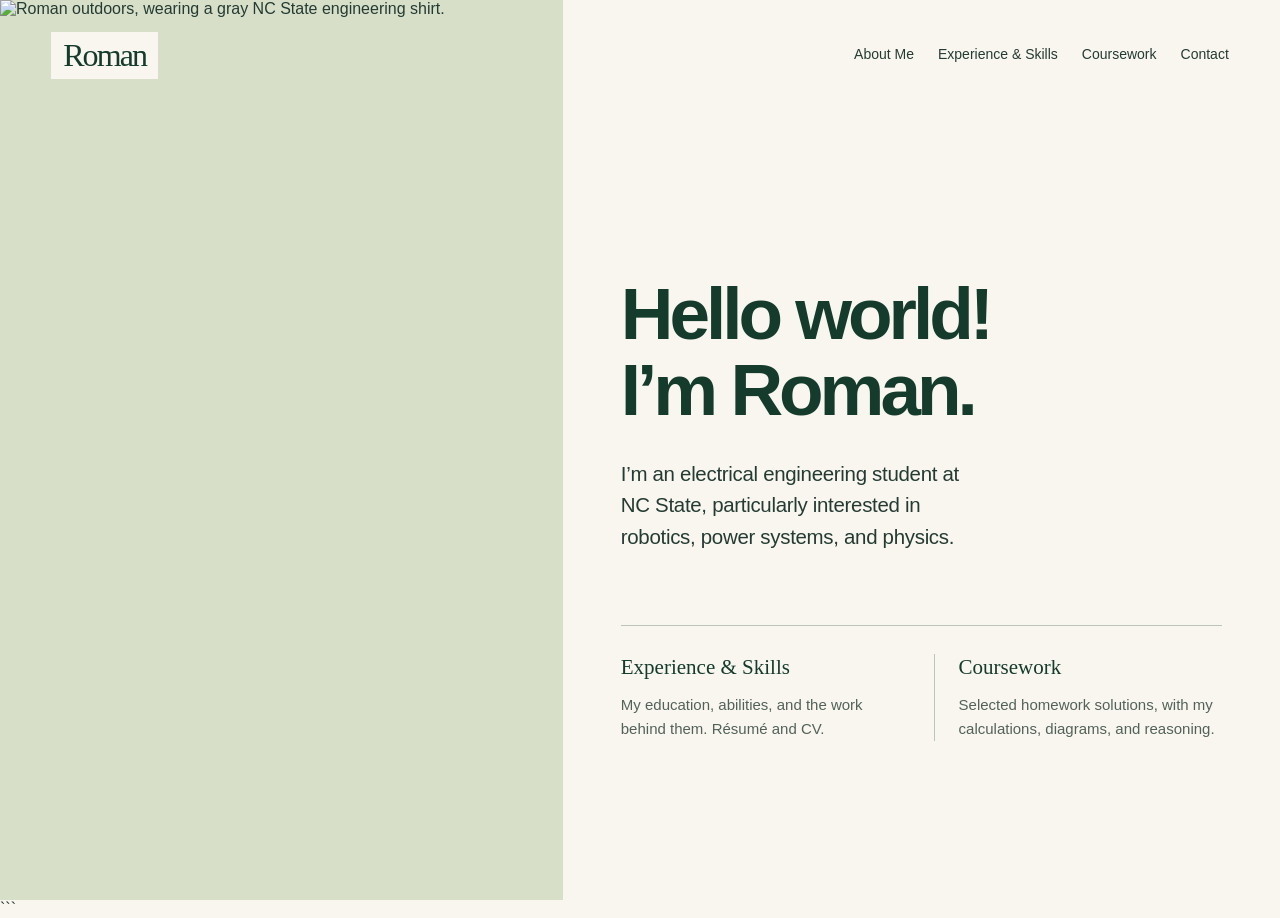
==== index.html @ 0b9361cd "Add initial HTML structure for personal webpage roman homepage v1" ====
<!doctype html>
<html lang="en">
<head>
  <meta charset="utf-8">
  <meta name="viewport" content="width=device-width, initial-scale=1">
  <meta name="theme-color" content="#f8f6ef">
  <meta name="description"
    content="Roman is an electrical engineering student at NC State, particularly interested in robotics, power systems, and physics.">
  <title>Roman — Electrical Engineering Student</title>
  <style>
    :root {
      color-scheme: light;
      --cream: #f8f6ef;
      --sage: #d7dfc9;
      --green: #153b2c;
      --ink: #243b33;
      --muted: #536259;
      --rule: #bcc6b8;
    }

    * { box-sizing: border-box; }

    body {
      margin: 0;
      background: var(--cream);
      color: var(--ink);
      font-family: "Helvetica Neue", Helvetica, Arial, sans-serif;
      -webkit-font-smoothing: antialiased;
    }

    a { color: inherit; text-underline-offset: .25em; }

    a:focus-visible {
      outline: 3px solid var(--green);
      outline-offset: 6px;
      border-radius: 2px;
    }

    .skip {
      position: fixed;
      top: 12px;
      left: 12px;
      z-index: 10;
      padding: 12px 18px;
      background: var(--cream);
      transform: translateY(-180%);
    }

    .skip:focus { transform: none; }

    .page {
      position: relative;
      display: grid;
      grid-template-columns: 44% 56%;
      grid-template-rows: auto 1fr;
      min-height: 100svh;
      max-width: 1800px;
      margin-inline: auto;
    }

    .header {
      z-index: 2;
      grid-column: 1 / -1;
      grid-row: 1;
      display: grid;
      grid-template-columns: 44% 56%;
      align-items: start;
      padding-block: 32px;
    }

    .brand {
      justify-self: start;
      margin-left: clamp(24px, 4vw, 64px);
      padding: 6px 12px;
      background: var(--cream);
      color: var(--green);
      text-decoration: none;
      font: 32px/1.1 Georgia, "Times New Roman", serif;
      letter-spacing: -.06em;
    }

    .nav {
      display: flex;
      flex-wrap: wrap;
      justify-content: flex-end;
      align-items: center;
      gap: 8px 24px;
      padding-inline: clamp(24px, 4vw, 64px);
    }

    .nav a {
      display: inline-flex;
      align-items: center;
      min-height: 44px;
      font-size: 14px;
      text-decoration: none;
    }

    .nav a:hover { text-decoration: underline; }

    .portrait {
      grid-column: 1;
      grid-row: 1 / 3;
      position: relative;
      min-height: 640px;
      overflow: hidden;
      background: var(--sage);
    }

    .portrait img {
      display: block;
      width: 100%;
      height: 100%;
      position: absolute;
      inset: 0;
      object-fit: cover;
      object-position: 50% 38%;
    }

    .intro {
      grid-column: 2;
      grid-row: 2;
      display: flex;
      flex-direction: column;
      justify-content: center;
      padding: 70px clamp(32px, 4.5vw, 76px) 64px;
    }

    h1 {
      margin: 0 0 30px;
      color: var(--green);
      font-size: clamp(52px, 5.7vw, 88px);
      font-weight: 700;
      letter-spacing: -.055em;
      line-height: 1.04;
    }

    h1 span { display: block; }

    .summary {
      max-width: 32ch;
      margin: 0;
      font-size: clamp(19px, 1.6vw, 24px);
      line-height: 1.55;
      letter-spacing: -.015em;
    }

    .destinations {
      display: grid;
      grid-template-columns: 1fr 1fr;
      gap: 24px;
      margin-top: clamp(52px, 8vh, 100px);
      padding-top: 28px;
      border-top: 1px solid var(--rule);
    }

    .destination {
      display: block;
      text-decoration: none;
    }

    .destination + .destination {
      padding-left: 24px;
      border-left: 1px solid var(--rule);
    }

    .destination h2 {
      margin: 0 0 12px;
      color: var(--green);
      font: 21px/1.3 Georgia, "Times New Roman", serif;
    }

    .destination:hover h2 {
      text-decoration: underline;
      text-underline-offset: .2em;
    }

    .destination p {
      margin: 0;
      color: var(--muted);
      font-size: 15px;
      line-height: 1.6;
    }

    @media (min-width: 1800px) {
      body { background: #e8ecdf; }
      .page { background: var(--cream); }
    }

    @media (max-width: 900px) {
      .page {
        grid-template-columns: 1fr;
        grid-template-rows: auto auto auto;
      }

      .header {
        grid-column: 1;
        grid-row: 1;
        grid-template-columns: 1fr;
        gap: 18px;
        padding: 22px 24px 16px;
      }

      .brand { margin-left: 0; padding: 0; }

      .nav {
        justify-content: flex-start;
        gap: 4px 22px;
        padding: 0;
      }

      .portrait {
        grid-column: 1;
        grid-row: 2;
        min-height: 0;
        height: clamp(300px, 65vw, 520px);
        margin-inline: 24px;
      }

      .portrait img { object-position: 50% 30%; }

      .intro {
        grid-column: 1;
        grid-row: 3;
        padding: 38px 24px 48px;
      }

      h1 { font-size: clamp(48px, 9vw, 76px); }
      .summary { max-width: 42ch; }
      .destinations { margin-top: 42px; }
    }

    @media (max-width: 420px) {
      .nav { column-gap: 18px; }
      .nav a { font-size: 13px; }

      .destinations {
        grid-template-columns: 1fr;
        gap: 24px;
      }

      .destination + .destination {
        padding: 24px 0 0;
        border-left: 0;
        border-top: 1px solid var(--rule);
      }
    }
  </style>
</head>
<body>
  <a class="skip" href="#main">Skip to introduction</a>

  <div class="page">
    <header class="header">
      <a class="brand" href="./" aria-label="Roman — home">Roman</a>
      <nav class="nav" aria-label="Main navigation">
        <a href="./about.html">About Me</a>
        <a href="./experience.html">Experience &amp; Skills</a>
        <a href="./coursework.html">Coursework</a>
        <a href="./contact.html">Contact</a>
      </nav>
    </header>

    <div class="portrait">
      <img
        src="./portrait.jpg"
        alt="Roman outdoors, wearing a gray NC State engineering shirt."
        width="1152"
        height="1536"
        fetchpriority="high">
    </div>

    <main class="intro" id="main">
      <h1>
        <span>Hello world!</span>
        <span>I’m Roman.</span>
      </h1>

      <p class="summary">
        I’m an electrical engineering student at NC State,
        particularly interested in robotics, power systems, and physics.
      </p>

      <div class="destinations">
        <a class="destination" href="./experience.html">
          <h2>Experience &amp; Skills</h2>
          <p>My education, abilities, and the work behind them.
            Résumé and CV.</p>
        </a>

        <a class="destination" href="./coursework.html">
          <h2>Coursework</h2>
          <p>Selected homework solutions, with my calculations,
            diagrams, and reasoning.</p>
        </a>
      </div>
    </main>
  </div>
</body>
</html>
```
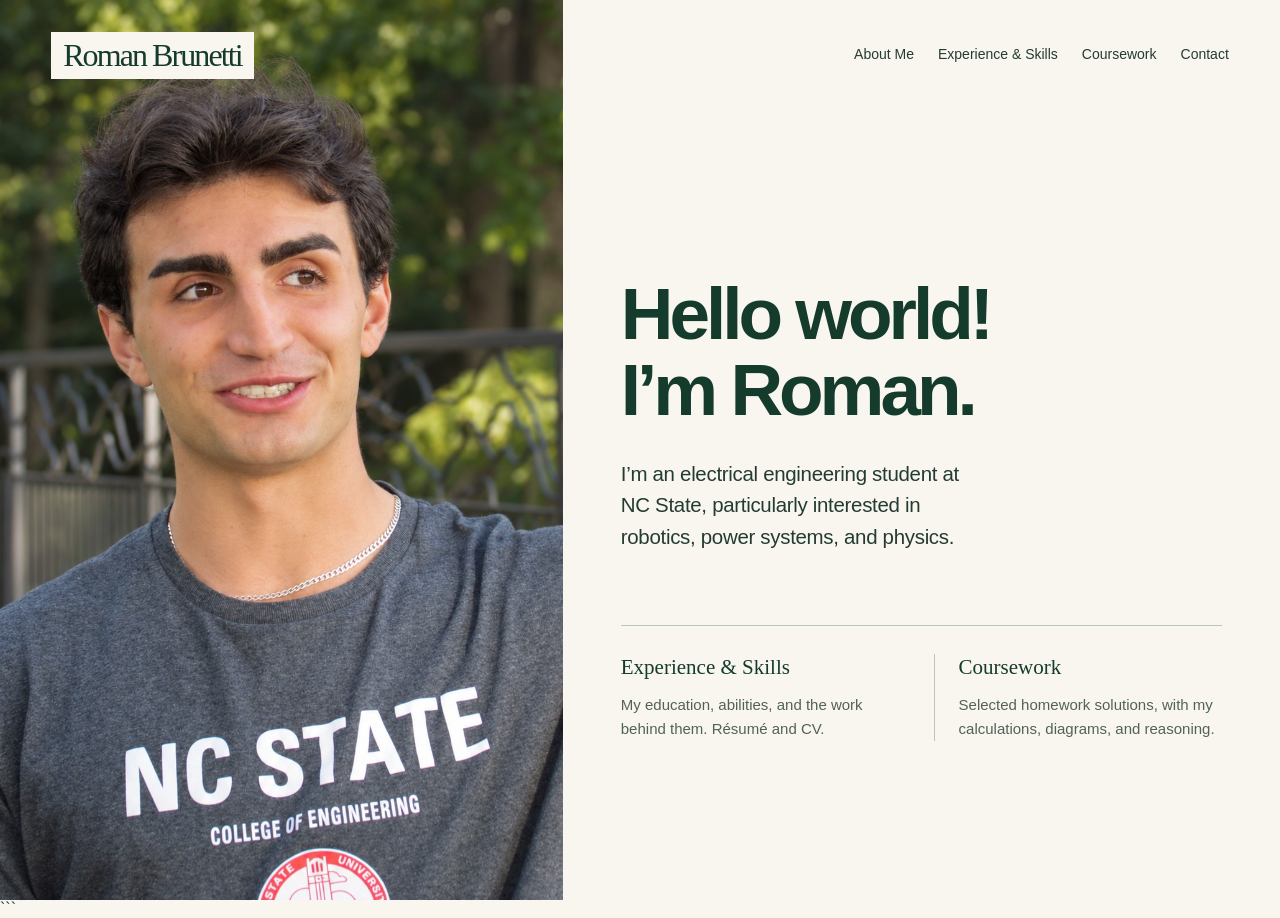
==== commit 26c3302d: "Update brand name to 'Roman Brunetti'" ====
--- a/index.html
+++ b/index.html
@@ -252,7 +252,7 @@
 
   <div class="page">
     <header class="header">
-      <a class="brand" href="./" aria-label="Roman — home">Roman</a>
+      <a class="brand" href="./" aria-label="Roman — home">Roman Brunetti</a>
       <nav class="nav" aria-label="Main navigation">
         <a href="./about.html">About Me</a>
         <a href="./experience.html">Experience &amp; Skills</a>
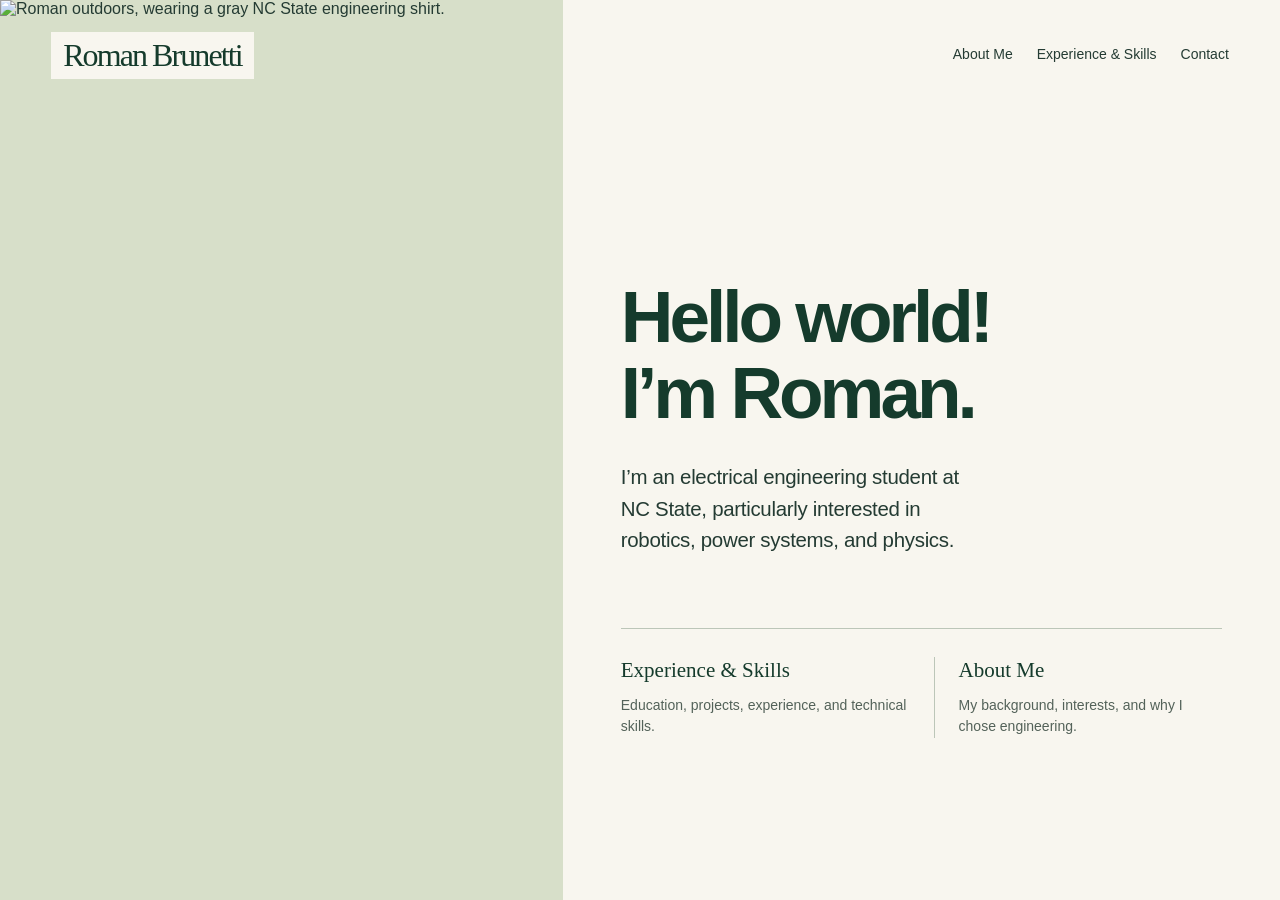
==== commit 3580155d: "Add files via upload" ====
--- a/index.html
+++ b/index.html
@@ -4,298 +4,87 @@
   <meta charset="utf-8">
   <meta name="viewport" content="width=device-width, initial-scale=1">
   <meta name="theme-color" content="#f8f6ef">
-  <meta name="description"
-    content="Roman is an electrical engineering student at NC State, particularly interested in robotics, power systems, and physics.">
+  <meta name="description" content="Roman is an electrical engineering student at NC State, particularly interested in robotics, power systems, and physics.">
   <title>Roman — Electrical Engineering Student</title>
+  <link rel="icon" href="favicon.ico" sizes="any">
+  <link rel="icon" href="assets/favicon.svg" type="image/svg+xml">
+  <link rel="icon" href="assets/favicon-48.png" sizes="48x48" type="image/png">
+  <link rel="apple-touch-icon" href="assets/apple-touch-icon.png">
   <style>
-    :root {
-      color-scheme: light;
-      --cream: #f8f6ef;
-      --sage: #d7dfc9;
-      --green: #153b2c;
-      --ink: #243b33;
-      --muted: #536259;
-      --rule: #bcc6b8;
+    :root { color-scheme: light; --cream:#f8f6ef; --sage:#d7dfc9; --green:#153b2c; --ink:#243b33; --muted:#536259; --rule:#bcc6b8; }
+    * { box-sizing: border-box; }
+    body { margin:0; background:var(--cream); color:var(--ink); font-family:"Helvetica Neue",Helvetica,Arial,sans-serif; -webkit-font-smoothing:antialiased; }
+    a { color:inherit; text-underline-offset:.25em; }
+    a:focus-visible { outline:3px solid var(--green); outline-offset:6px; border-radius:2px; }
+    .skip { position:fixed; top:12px; left:12px; z-index:10; padding:12px 18px; background:var(--cream); transform:translateY(-180%); }
+    .skip:focus { transform:none; }
+    .page { position:relative; display:grid; grid-template-columns:44% 56%; grid-template-rows:auto 1fr; min-height:100svh; max-width:1800px; margin-inline:auto; }
+    .header { z-index:2; grid-column:1/-1; grid-row:1; display:grid; grid-template-columns:44% 56%; align-items:start; padding-block:32px; }
+    .brand { justify-self:start; margin-left:clamp(24px,4vw,64px); padding:6px 12px; background:var(--cream); color:var(--green); text-decoration:none; font:32px/1.1 Georgia,"Times New Roman",serif; letter-spacing:-.06em; }
+    .nav { display:flex; flex-wrap:wrap; justify-content:flex-end; align-items:center; gap:8px 24px; padding-inline:clamp(24px,4vw,64px); }
+    .nav a { display:inline-flex; align-items:center; min-height:44px; font-size:14px; text-decoration:none; }
+    .nav a:hover { text-decoration:underline; }
+    .portrait { grid-column:1; grid-row:1/3; position:relative; min-height:640px; overflow:hidden; background:var(--sage); }
+    .portrait img { display:block; width:100%; height:100%; position:absolute; inset:0; object-fit:cover; object-position:50% 38%; }
+    .intro { grid-column:2; grid-row:2; display:flex; flex-direction:column; justify-content:center; padding:70px clamp(32px,4.5vw,76px) 64px; }
+    h1 { margin:0 0 30px; color:var(--green); font-size:clamp(52px,5.7vw,88px); font-weight:700; letter-spacing:-.055em; line-height:1.04; }
+    h1 span { display:block; }
+    .summary { max-width:32ch; margin:0; font-size:clamp(19px,1.6vw,24px); line-height:1.55; letter-spacing:-.015em; }
+    .destinations { display:grid; grid-template-columns:1fr 1fr; gap:24px; margin-top:clamp(52px,8vh,100px); padding-top:28px; border-top:1px solid var(--rule); }
+    .destination { display:block; text-decoration:none; }
+    .destination + .destination { padding-left:24px; border-left:1px solid var(--rule); }
+    .destination h2 { margin:0 0 10px; color:var(--green); font:21px/1.3 Georgia,"Times New Roman",serif; }
+    .destination:hover h2 { text-decoration:underline; text-underline-offset:.2em; }
+    .destination p { margin:0; color:var(--muted); font-size:14px; line-height:1.55; }
+    @media (min-width:1800px) { body { background:#e8ecdf; } .page { background:var(--cream); } }
+    @media (max-width:900px) {
+      .page { grid-template-columns:1fr; grid-template-rows:auto auto auto; }
+      .header { grid-column:1; grid-row:1; grid-template-columns:1fr; gap:18px; padding:22px 24px 16px; }
+      .brand { margin-left:0; padding:0; }
+      .nav { justify-content:flex-start; gap:4px 22px; padding:0; }
+      .portrait { grid-column:1; grid-row:2; min-height:0; height:clamp(300px,65vw,520px); margin-inline:24px; }
+      .portrait img { object-position:50% 30%; }
+      .intro { grid-column:1; grid-row:3; padding:38px 24px 48px; }
+      h1 { font-size:clamp(48px,9vw,76px); }
+      .summary { max-width:42ch; }
+      .destinations { margin-top:42px; }
     }
-
-    * { box-sizing: border-box; }
-
-    body {
-      margin: 0;
-      background: var(--cream);
-      color: var(--ink);
-      font-family: "Helvetica Neue", Helvetica, Arial, sans-serif;
-      -webkit-font-smoothing: antialiased;
-    }
-
-    a { color: inherit; text-underline-offset: .25em; }
-
-    a:focus-visible {
-      outline: 3px solid var(--green);
-      outline-offset: 6px;
-      border-radius: 2px;
-    }
-
-    .skip {
-      position: fixed;
-      top: 12px;
-      left: 12px;
-      z-index: 10;
-      padding: 12px 18px;
-      background: var(--cream);
-      transform: translateY(-180%);
-    }
-
-    .skip:focus { transform: none; }
-
-    .page {
-      position: relative;
-      display: grid;
-      grid-template-columns: 44% 56%;
-      grid-template-rows: auto 1fr;
-      min-height: 100svh;
-      max-width: 1800px;
-      margin-inline: auto;
-    }
-
-    .header {
-      z-index: 2;
-      grid-column: 1 / -1;
-      grid-row: 1;
-      display: grid;
-      grid-template-columns: 44% 56%;
-      align-items: start;
-      padding-block: 32px;
-    }
-
-    .brand {
-      justify-self: start;
-      margin-left: clamp(24px, 4vw, 64px);
-      padding: 6px 12px;
-      background: var(--cream);
-      color: var(--green);
-      text-decoration: none;
-      font: 32px/1.1 Georgia, "Times New Roman", serif;
-      letter-spacing: -.06em;
-    }
-
-    .nav {
-      display: flex;
-      flex-wrap: wrap;
-      justify-content: flex-end;
-      align-items: center;
-      gap: 8px 24px;
-      padding-inline: clamp(24px, 4vw, 64px);
-    }
-
-    .nav a {
-      display: inline-flex;
-      align-items: center;
-      min-height: 44px;
-      font-size: 14px;
-      text-decoration: none;
-    }
-
-    .nav a:hover { text-decoration: underline; }
-
-    .portrait {
-      grid-column: 1;
-      grid-row: 1 / 3;
-      position: relative;
-      min-height: 640px;
-      overflow: hidden;
-      background: var(--sage);
-    }
-
-    .portrait img {
-      display: block;
-      width: 100%;
-      height: 100%;
-      position: absolute;
-      inset: 0;
-      object-fit: cover;
-      object-position: 50% 38%;
-    }
-
-    .intro {
-      grid-column: 2;
-      grid-row: 2;
-      display: flex;
-      flex-direction: column;
-      justify-content: center;
-      padding: 70px clamp(32px, 4.5vw, 76px) 64px;
-    }
-
-    h1 {
-      margin: 0 0 30px;
-      color: var(--green);
-      font-size: clamp(52px, 5.7vw, 88px);
-      font-weight: 700;
-      letter-spacing: -.055em;
-      line-height: 1.04;
-    }
-
-    h1 span { display: block; }
-
-    .summary {
-      max-width: 32ch;
-      margin: 0;
-      font-size: clamp(19px, 1.6vw, 24px);
-      line-height: 1.55;
-      letter-spacing: -.015em;
-    }
-
-    .destinations {
-      display: grid;
-      grid-template-columns: 1fr 1fr;
-      gap: 24px;
-      margin-top: clamp(52px, 8vh, 100px);
-      padding-top: 28px;
-      border-top: 1px solid var(--rule);
-    }
-
-    .destination {
-      display: block;
-      text-decoration: none;
-    }
-
-    .destination + .destination {
-      padding-left: 24px;
-      border-left: 1px solid var(--rule);
-    }
-
-    .destination h2 {
-      margin: 0 0 12px;
-      color: var(--green);
-      font: 21px/1.3 Georgia, "Times New Roman", serif;
-    }
-
-    .destination:hover h2 {
-      text-decoration: underline;
-      text-underline-offset: .2em;
-    }
-
-    .destination p {
-      margin: 0;
-      color: var(--muted);
-      font-size: 15px;
-      line-height: 1.6;
-    }
-
-    @media (min-width: 1800px) {
-      body { background: #e8ecdf; }
-      .page { background: var(--cream); }
-    }
-
-    @media (max-width: 900px) {
-      .page {
-        grid-template-columns: 1fr;
-        grid-template-rows: auto auto auto;
-      }
-
-      .header {
-        grid-column: 1;
-        grid-row: 1;
-        grid-template-columns: 1fr;
-        gap: 18px;
-        padding: 22px 24px 16px;
-      }
-
-      .brand { margin-left: 0; padding: 0; }
-
-      .nav {
-        justify-content: flex-start;
-        gap: 4px 22px;
-        padding: 0;
-      }
-
-      .portrait {
-        grid-column: 1;
-        grid-row: 2;
-        min-height: 0;
-        height: clamp(300px, 65vw, 520px);
-        margin-inline: 24px;
-      }
-
-      .portrait img { object-position: 50% 30%; }
-
-      .intro {
-        grid-column: 1;
-        grid-row: 3;
-        padding: 38px 24px 48px;
-      }
-
-      h1 { font-size: clamp(48px, 9vw, 76px); }
-      .summary { max-width: 42ch; }
-      .destinations { margin-top: 42px; }
-    }
-
-    @media (max-width: 420px) {
-      .nav { column-gap: 18px; }
-      .nav a { font-size: 13px; }
-
-      .destinations {
-        grid-template-columns: 1fr;
-        gap: 24px;
-      }
-
-      .destination + .destination {
-        padding: 24px 0 0;
-        border-left: 0;
-        border-top: 1px solid var(--rule);
-      }
+    @media (max-width:420px) {
+      .nav { column-gap:18px; }
+      .nav a { font-size:13px; }
+      .destinations { grid-template-columns:1fr; gap:24px; }
+      .destination + .destination { padding:24px 0 0; border-left:0; border-top:1px solid var(--rule); }
     }
   </style>
 </head>
 <body>
   <a class="skip" href="#main">Skip to introduction</a>
-
   <div class="page">
     <header class="header">
-      <a class="brand" href="./" aria-label="Roman — home">Roman Brunetti</a>
+      <a class="brand" href="index.html" aria-label="Roman — home">Roman Brunetti</a>
       <nav class="nav" aria-label="Main navigation">
-        <a href="./about.html">About Me</a>
-        <a href="./experience.html">Experience &amp; Skills</a>
-        <a href="./coursework.html">Coursework</a>
-        <a href="./contact.html">Contact</a>
+        <a href="about.html">About Me</a>
+        <a href="experience.html">Experience &amp; Skills</a>
+        <a href="contact.html">Contact</a>
       </nav>
     </header>
-
     <div class="portrait">
-      <img
-        src="./portrait.jpg"
-        alt="Roman outdoors, wearing a gray NC State engineering shirt."
-        width="1152"
-        height="1536"
-        fetchpriority="high">
+      <img src="assets/portrait.jpg" alt="Roman outdoors, wearing a gray NC State engineering shirt." width="1086" height="1448" fetchpriority="high">
     </div>
-
     <main class="intro" id="main">
-      <h1>
-        <span>Hello world!</span>
-        <span>I’m Roman.</span>
-      </h1>
-
-      <p class="summary">
-        I’m an electrical engineering student at NC State,
-        particularly interested in robotics, power systems, and physics.
-      </p>
-
+      <h1><span>Hello world!</span><span>I’m Roman.</span></h1>
+      <p class="summary">I’m an electrical engineering student at NC State, particularly interested in robotics, power systems, and physics.</p>
       <div class="destinations">
-        <a class="destination" href="./experience.html">
+        <a class="destination" href="experience.html">
           <h2>Experience &amp; Skills</h2>
-          <p>My education, abilities, and the work behind them.
-            Résumé and CV.</p>
+          <p>Education, projects, experience, and technical skills.</p>
         </a>
-
-        <a class="destination" href="./coursework.html">
-          <h2>Coursework</h2>
-          <p>Selected homework solutions, with my calculations,
-            diagrams, and reasoning.</p>
+        <a class="destination" href="about.html">
+          <h2>About Me</h2>
+          <p>My background, interests, and why I chose engineering.</p>
         </a>
       </div>
     </main>
   </div>
 </body>
 </html>
-```
